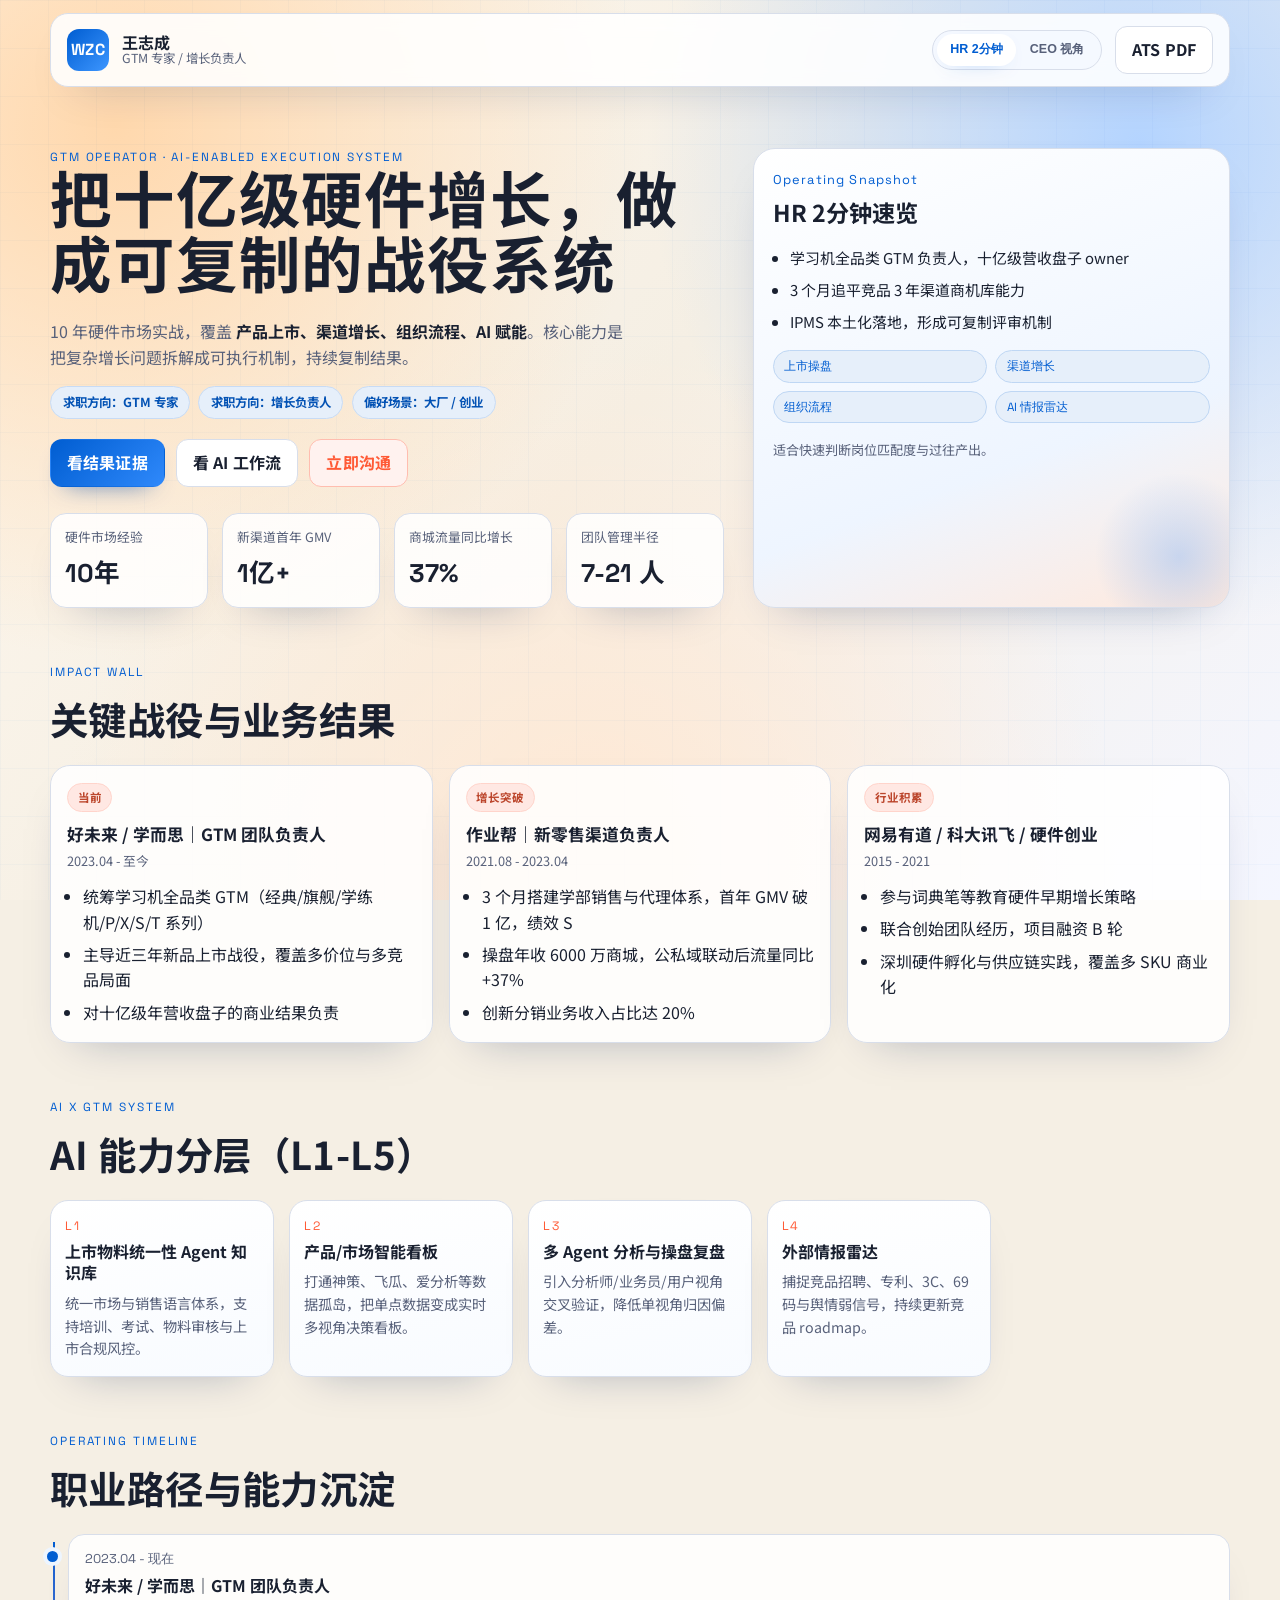
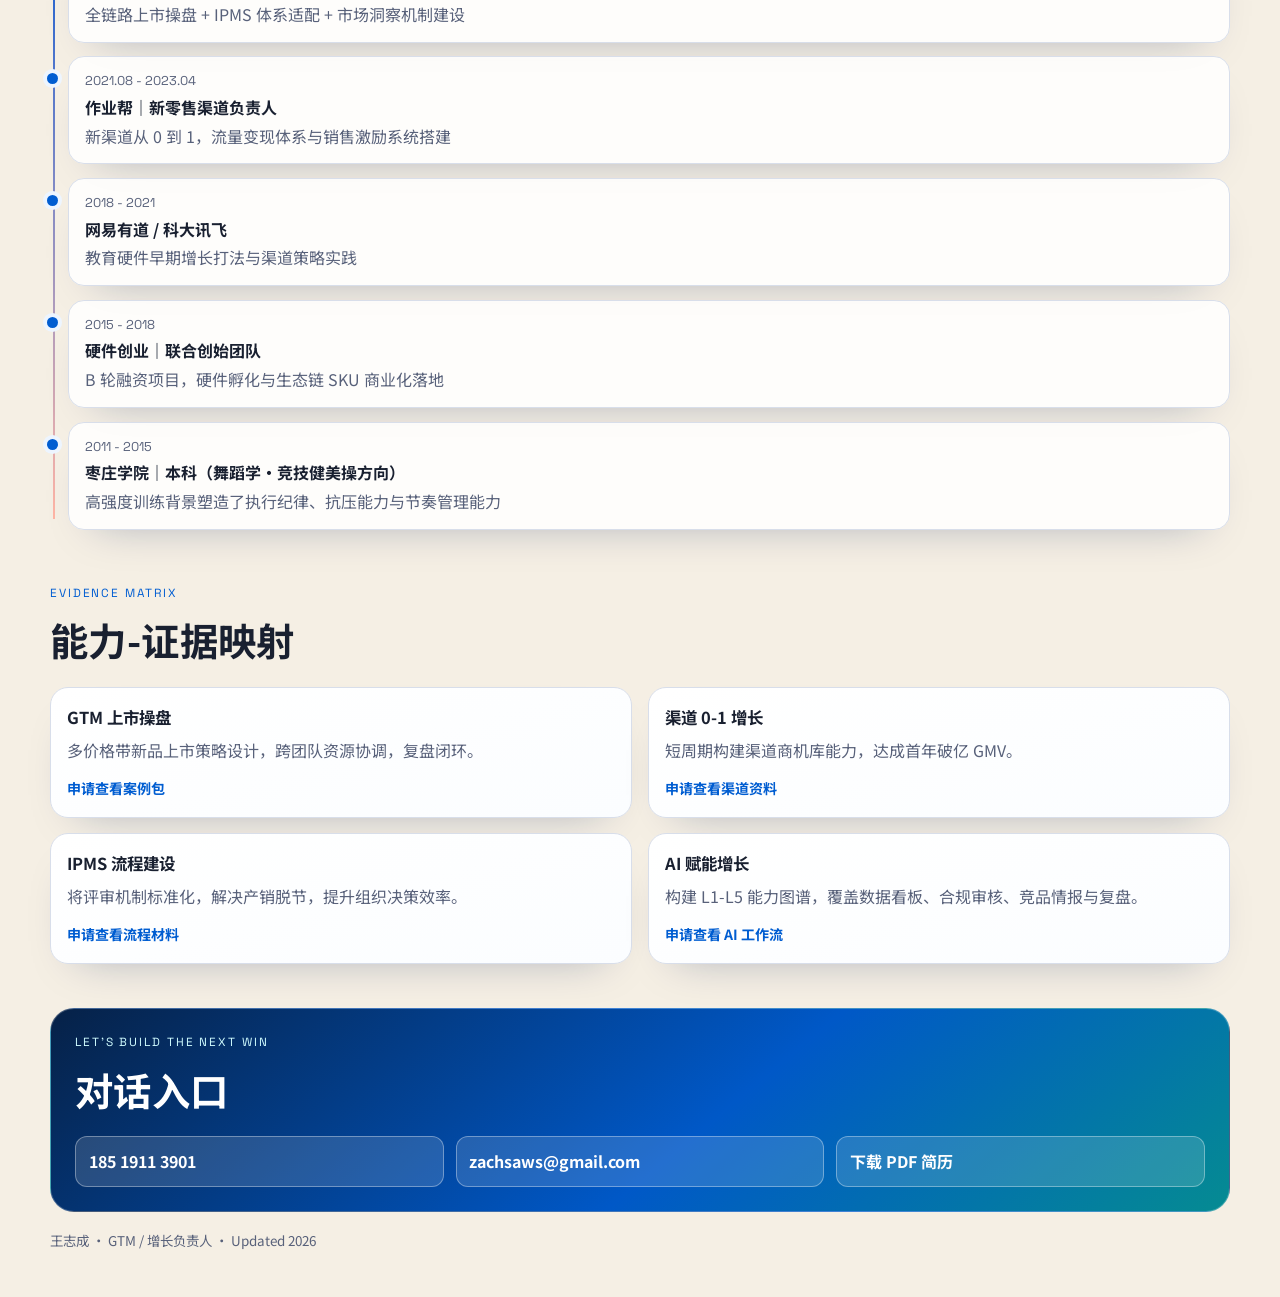
==== index.html @ 5eb47c11 "feat: initial interactive resume website" ====
<!doctype html>
<html lang="zh-CN">
  <head>
    <meta charset="UTF-8" />
    <meta name="viewport" content="width=device-width, initial-scale=1.0" />
    <title>王志成｜GTM Operator</title>
    <meta
      name="description"
      content="王志成个人简历站：教育硬件 GTM 与增长操盘，聚焦可验证结果、AI 赋能流程与规模化落地。"
    />
    <link rel="preconnect" href="https://fonts.googleapis.com" />
    <link rel="preconnect" href="https://fonts.gstatic.com" crossorigin />
    <link
      href="https://fonts.googleapis.com/css2?family=Bebas+Neue&family=Noto+Sans+SC:wght@400;500;700;900&family=Space+Grotesk:wght@500;700&display=swap"
      rel="stylesheet"
    />
    <link rel="stylesheet" href="./styles.css" />
  </head>
  <body data-mode="recruiter">
    <div class="bg-layer" aria-hidden="true"></div>
    <div class="grid-layer" aria-hidden="true"></div>

    <header class="topbar shell">
      <a class="brand" href="#hero">
        <span class="brand-chip">WZC</span>
        <span class="brand-text">
          <strong>王志成</strong>
          <small>GTM 专家 / 增长负责人</small>
        </span>
      </a>

      <div class="topbar-actions">
        <div class="mode-switch" role="group" aria-label="展示模式切换">
          <button class="mode-btn is-active" type="button" data-mode="recruiter">
            HR 2分钟
          </button>
          <button class="mode-btn" type="button" data-mode="ceo">CEO 视角</button>
        </div>
        <a
          class="btn ghost"
          href="./assets/王志成-学而思GTM.pdf"
          target="_blank"
          rel="noopener"
          >ATS PDF</a
        >
      </div>
    </header>

    <main>
      <section class="hero shell reveal" id="hero">
        <div class="hero-copy">
          <p class="eyebrow">GTM OPERATOR · AI-ENABLED EXECUTION SYSTEM</p>
          <h1>把十亿级硬件增长，做成可复制的战役系统</h1>
          <p class="lead">
            10 年硬件市场实战，覆盖
            <strong>产品上市、渠道增长、组织流程、AI 赋能</strong>。核心能力是把复杂增长问题拆解成可执行机制，持续复制结果。
          </p>
          <div class="positioning-chips">
            <span>求职方向：GTM 专家</span>
            <span>求职方向：增长负责人</span>
            <span>偏好场景：大厂 / 创业</span>
          </div>

          <div class="hero-cta">
            <a class="btn solid" href="#impact">看结果证据</a>
            <a class="btn ghost" href="#ai-workflow">看 AI 工作流</a>
            <a class="btn line" href="mailto:zachsaws@gmail.com">立即沟通</a>
          </div>

          <div class="kpi-row">
            <article class="kpi-card">
              <p class="kpi-label">硬件市场经验</p>
              <p class="kpi-value">
                <span class="counter" data-target="10" data-suffix="年">0</span>
              </p>
            </article>
            <article class="kpi-card">
              <p class="kpi-label">新渠道首年 GMV</p>
              <p class="kpi-value">
                <span class="counter" data-target="1" data-suffix="亿+">0</span>
              </p>
            </article>
            <article class="kpi-card">
              <p class="kpi-label">商城流量同比增长</p>
              <p class="kpi-value">
                <span class="counter" data-target="37" data-suffix="%">0</span>
              </p>
            </article>
            <article class="kpi-card">
              <p class="kpi-label">团队管理半径</p>
              <p class="kpi-value">7-21 人</p>
            </article>
          </div>
        </div>

        <aside class="hero-panel" id="panel">
          <header>
            <p class="panel-title">Operating Snapshot</p>
            <h2 id="mode-title">HR 2分钟速览</h2>
          </header>
          <ul class="panel-list" id="mode-list">
            <li>学习机全品类 GTM 负责人，十亿级营收盘子 owner</li>
            <li>3 个月追平竞品 3 年渠道商机库能力</li>
            <li>将 IPMS 引入并本土化，建立评审机制</li>
          </ul>
          <div class="signal-grid">
            <span>上市操盘</span>
            <span>渠道增长</span>
            <span>组织流程</span>
            <span>AI 情报雷达</span>
          </div>
          <p class="panel-footnote" id="mode-footnote">
            适合快速判断岗位匹配度与过往产出。
          </p>
        </aside>
      </section>

      <section class="section shell reveal" id="impact">
        <div class="section-head">
          <p class="eyebrow">IMPACT WALL</p>
          <h2>关键战役与业务结果</h2>
        </div>
        <div class="impact-grid">
          <article class="impact-card">
            <p class="impact-tag">当前</p>
            <h3>好未来 / 学而思｜GTM 团队负责人</h3>
            <p class="impact-time">2023.04 - 至今</p>
            <ul>
              <li>统筹学习机全品类 GTM（经典/旗舰/学练机/P/X/S/T 系列）</li>
              <li>主导近三年新品上市战役，覆盖多价位与多竞品局面</li>
              <li>对十亿级年营收盘子的商业结果负责</li>
            </ul>
          </article>

          <article class="impact-card">
            <p class="impact-tag">增长突破</p>
            <h3>作业帮｜新零售渠道负责人</h3>
            <p class="impact-time">2021.08 - 2023.04</p>
            <ul>
              <li>3 个月搭建学部销售与代理体系，首年 GMV 破 1 亿，绩效 S</li>
              <li>操盘年收 6000 万商城，公私域联动后流量同比 +37%</li>
              <li>创新分销业务收入占比达 20%</li>
            </ul>
          </article>

          <article class="impact-card">
            <p class="impact-tag">行业积累</p>
            <h3>网易有道 / 科大讯飞 / 硬件创业</h3>
            <p class="impact-time">2015 - 2021</p>
            <ul>
              <li>参与词典笔等教育硬件早期增长策略</li>
              <li>联合创始团队经历，项目融资 B 轮</li>
              <li>深圳硬件孵化与供应链实践，覆盖多 SKU 商业化</li>
            </ul>
          </article>
        </div>
      </section>

      <section class="section shell reveal" id="ai-workflow">
        <div class="section-head">
          <p class="eyebrow">AI x GTM SYSTEM</p>
          <h2>AI 能力分层（L1-L5）</h2>
        </div>
        <div class="workflow">
          <article class="workflow-step">
            <p class="step-index">L1</p>
            <h3>上市物料统一性 Agent 知识库</h3>
            <p>统一市场与销售语言体系，支持培训、考试、物料审核与上市合规风控。</p>
          </article>
          <article class="workflow-step">
            <p class="step-index">L2</p>
            <h3>产品/市场智能看板</h3>
            <p>打通神策、飞瓜、爱分析等数据孤岛，把单点数据变成实时多视角决策看板。</p>
          </article>
          <article class="workflow-step">
            <p class="step-index">L3</p>
            <h3>多 Agent 分析与操盘复盘</h3>
            <p>引入分析师/业务员/用户视角交叉验证，降低单视角归因偏差。</p>
          </article>
          <article class="workflow-step">
            <p class="step-index">L4</p>
            <h3>外部情报雷达</h3>
            <p>捕捉竞品招聘、专利、3C、69 码与舆情弱信号，持续更新竞品 roadmap。</p>
          </article>
          <article class="workflow-step ceo-only">
            <p class="step-index">L5</p>
            <h3>组织力与流程嵌入（规划中）</h3>
            <p>将 AI 注入 IPMS 立项与评审节点，用数据替代直觉裁判，提高评审科学性。</p>
          </article>
        </div>
      </section>

      <section class="section shell reveal" id="timeline">
        <div class="section-head">
          <p class="eyebrow">OPERATING TIMELINE</p>
          <h2>职业路径与能力沉淀</h2>
        </div>
        <div class="timeline">
          <article class="timeline-item">
            <p class="timeline-date">2023.04 - 现在</p>
            <h3>好未来 / 学而思｜GTM 团队负责人</h3>
            <p>全链路上市操盘 + IPMS 体系适配 + 市场洞察机制建设</p>
          </article>
          <article class="timeline-item">
            <p class="timeline-date">2021.08 - 2023.04</p>
            <h3>作业帮｜新零售渠道负责人</h3>
            <p>新渠道从 0 到 1，流量变现体系与销售激励系统搭建</p>
          </article>
          <article class="timeline-item">
            <p class="timeline-date">2018 - 2021</p>
            <h3>网易有道 / 科大讯飞</h3>
            <p>教育硬件早期增长打法与渠道策略实践</p>
          </article>
          <article class="timeline-item">
            <p class="timeline-date">2015 - 2018</p>
            <h3>硬件创业｜联合创始团队</h3>
            <p>B 轮融资项目，硬件孵化与生态链 SKU 商业化落地</p>
          </article>
          <article class="timeline-item">
            <p class="timeline-date">2011 - 2015</p>
            <h3>枣庄学院｜本科（舞蹈学·竞技健美操方向）</h3>
            <p>高强度训练背景塑造了执行纪律、抗压能力与节奏管理能力</p>
          </article>
        </div>
      </section>

      <section class="section shell reveal" id="matrix">
        <div class="section-head">
          <p class="eyebrow">EVIDENCE MATRIX</p>
          <h2>能力-证据映射</h2>
        </div>
        <div class="matrix-grid">
          <article class="matrix-card">
            <h3>GTM 上市操盘</h3>
            <p>多价格带新品上市策略设计，跨团队资源协调，复盘闭环。</p>
            <a href="mailto:zachsaws@gmail.com?subject=申请查看GTM案例包">申请查看案例包</a>
          </article>
          <article class="matrix-card">
            <h3>渠道 0-1 增长</h3>
            <p>短周期构建渠道商机库能力，达成首年破亿 GMV。</p>
            <a href="mailto:zachsaws@gmail.com?subject=申请查看渠道增长资料">申请查看渠道资料</a>
          </article>
          <article class="matrix-card">
            <h3>IPMS 流程建设</h3>
            <p>将评审机制标准化，解决产销脱节，提升组织决策效率。</p>
            <a href="mailto:zachsaws@gmail.com?subject=申请查看IPMS流程材料">申请查看流程材料</a>
          </article>
          <article class="matrix-card">
            <h3>AI 赋能增长</h3>
            <p>构建 L1-L5 能力图谱，覆盖数据看板、合规审核、竞品情报与复盘。</p>
            <a href="mailto:zachsaws@gmail.com?subject=申请查看AI工作流说明">申请查看 AI 工作流</a>
          </article>
        </div>
      </section>

      <section class="section shell reveal contact" id="contact">
        <p class="eyebrow">LET'S BUILD THE NEXT WIN</p>
        <h2>对话入口</h2>
        <div class="contact-grid">
          <a href="tel:18519113901">185 1911 3901</a>
          <a href="mailto:zachsaws@gmail.com">zachsaws@gmail.com</a>
          <a href="./assets/王志成-学而思GTM.pdf" target="_blank" rel="noopener"
            >下载 PDF 简历</a
          >
        </div>
      </section>
    </main>

    <footer class="shell footer">
      <p>王志成 · GTM / 增长负责人 · Updated 2026</p>
    </footer>

    <script src="./script.js"></script>
  </body>
</html>
---- styles.css ----
:root {
  --bg: #f5efe4;
  --bg-soft: #fff8ed;
  --surface: #ffffffd9;
  --surface-strong: #fff;
  --text: #192030;
  --muted: #58617a;
  --primary: #005dd1;
  --primary-soft: #b9d8ff;
  --accent: #ff5a36;
  --mint: #00a67a;
  --border: #d8deea;
  --shadow: 0 20px 45px -28px rgba(0, 32, 87, 0.35);
}

*,
*::before,
*::after {
  box-sizing: border-box;
}

html {
  scroll-behavior: smooth;
}

body {
  margin: 0;
  color: var(--text);
  background: var(--bg);
  font-family: "Noto Sans SC", "Source Han Sans SC", "PingFang SC", sans-serif;
  line-height: 1.6;
  min-height: 100vh;
}

.bg-layer,
.grid-layer {
  position: fixed;
  inset: 0;
  pointer-events: none;
  z-index: -2;
}

.bg-layer {
  background:
    radial-gradient(circle at 9% 14%, #ffd8ad 0%, transparent 38%),
    radial-gradient(circle at 89% 16%, #b4d4ff 0%, transparent 36%),
    radial-gradient(circle at 46% 96%, #ffe8d3 0%, transparent 48%),
    linear-gradient(130deg, #fff8ee 0%, #f5efe4 48%, #f4f6ff 100%);
}

.grid-layer {
  background-image:
    linear-gradient(rgba(0, 93, 209, 0.06) 1px, transparent 1px),
    linear-gradient(90deg, rgba(0, 93, 209, 0.06) 1px, transparent 1px);
  background-size: 48px 48px;
  opacity: 0.45;
  mix-blend-mode: multiply;
  z-index: -1;
}

.shell {
  width: min(1180px, calc(100% - 3rem));
  margin-inline: auto;
}

.topbar {
  position: sticky;
  top: 0.8rem;
  z-index: 50;
  margin-top: 0.8rem;
  padding: 0.75rem 1rem;
  display: flex;
  justify-content: space-between;
  align-items: center;
  gap: 1rem;
  background: #ffffffe0;
  border: 1px solid var(--border);
  border-radius: 18px;
  backdrop-filter: blur(10px);
  box-shadow: var(--shadow);
}

.brand {
  display: inline-flex;
  align-items: center;
  gap: 0.8rem;
  text-decoration: none;
  color: inherit;
}

.brand-chip {
  width: 42px;
  height: 42px;
  border-radius: 12px;
  display: grid;
  place-items: center;
  font-family: "Space Grotesk", sans-serif;
  font-weight: 700;
  background: linear-gradient(135deg, var(--primary), #3d96ff);
  color: #fff;
  letter-spacing: 0.03em;
}

.brand-text {
  display: grid;
  line-height: 1.1;
}

.brand-text strong {
  font-size: 1rem;
}

.brand-text small {
  color: var(--muted);
  font-size: 0.78rem;
}

.topbar-actions {
  display: flex;
  align-items: center;
  gap: 0.8rem;
}

.mode-switch {
  display: inline-flex;
  border: 1px solid var(--border);
  background: #f5f9ff;
  border-radius: 999px;
  padding: 0.2rem;
}

.mode-btn {
  border: none;
  background: transparent;
  color: var(--muted);
  padding: 0.48rem 0.85rem;
  border-radius: 999px;
  font-size: 0.78rem;
  font-weight: 700;
  cursor: pointer;
  transition: all 0.25s ease;
}

.mode-btn:hover {
  color: var(--text);
}

.mode-btn.is-active {
  background: var(--surface-strong);
  color: var(--primary);
  box-shadow: 0 6px 20px -14px rgba(0, 93, 209, 0.8);
}

.btn {
  text-decoration: none;
  font-weight: 700;
  letter-spacing: 0.01em;
  border-radius: 12px;
  padding: 0.65rem 1rem;
  border: 1px solid transparent;
  display: inline-flex;
  align-items: center;
  justify-content: center;
  transition: transform 0.25s ease, box-shadow 0.25s ease, background 0.25s ease;
}

.btn:hover {
  transform: translateY(-2px);
}

.btn.solid {
  color: #fff;
  background: linear-gradient(135deg, var(--primary), #2f89fb);
  box-shadow: 0 12px 25px -16px rgba(0, 70, 165, 0.8);
}

.btn.ghost {
  color: var(--text);
  border-color: var(--border);
  background: var(--surface-strong);
}

.btn.line {
  color: var(--accent);
  border-color: color-mix(in srgb, var(--accent) 40%, #fff 60%);
  background: color-mix(in srgb, var(--accent) 8%, #fff 92%);
}

.hero {
  padding: 3.8rem 0 2.4rem;
  display: grid;
  grid-template-columns: 1.2fr 0.85fr;
  gap: 1.8rem;
  align-items: stretch;
}

.eyebrow {
  margin: 0 0 0.4rem;
  font-family: "Space Grotesk", sans-serif;
  color: var(--primary);
  font-size: 0.74rem;
  letter-spacing: 0.16em;
  text-transform: uppercase;
}

.hero h1 {
  margin: 0;
  font-size: clamp(2.05rem, 4.8vw, 3.9rem);
  line-height: 1.05;
  font-family: "Bebas Neue", "Noto Sans SC", sans-serif;
  letter-spacing: 0.03em;
}

.lead {
  margin: 1.05rem 0 0;
  max-width: 64ch;
  color: var(--muted);
}

.lead strong {
  color: var(--text);
}

.positioning-chips {
  margin-top: 1rem;
  display: flex;
  flex-wrap: wrap;
  gap: 0.52rem;
}

.positioning-chips span {
  border-radius: 999px;
  padding: 0.35rem 0.72rem;
  font-size: 0.78rem;
  font-weight: 700;
  color: color-mix(in srgb, var(--primary) 85%, #111 15%);
  border: 1px solid color-mix(in srgb, var(--primary) 22%, #fff 78%);
  background: color-mix(in srgb, var(--primary) 10%, #fff 90%);
}

.hero-cta {
  margin-top: 1.2rem;
  display: flex;
  flex-wrap: wrap;
  gap: 0.7rem;
}

.kpi-row {
  margin-top: 1.6rem;
  display: grid;
  grid-template-columns: repeat(4, minmax(0, 1fr));
  gap: 0.85rem;
}

.kpi-card {
  background: var(--surface);
  border: 1px solid var(--border);
  border-radius: 16px;
  padding: 0.85rem 0.9rem;
  box-shadow: var(--shadow);
}

.kpi-label {
  margin: 0;
  color: var(--muted);
  font-size: 0.8rem;
}

.kpi-value {
  margin: 0.32rem 0 0;
  font-family: "Space Grotesk", "Noto Sans SC", sans-serif;
  font-size: 1.6rem;
  font-weight: 700;
  color: var(--text);
}

.hero-panel {
  position: relative;
  background: linear-gradient(160deg, #fff, #eef5ff 65%, #ffe9dd);
  border-radius: 22px;
  border: 1px solid var(--border);
  padding: 1.3rem 1.2rem 1.25rem;
  box-shadow: var(--shadow);
  overflow: hidden;
  transition: transform 0.22s ease;
}

.hero-panel::after {
  content: "";
  position: absolute;
  width: 170px;
  aspect-ratio: 1;
  border-radius: 999px;
  right: -35px;
  bottom: -35px;
  background: radial-gradient(circle, #3c92ff 0%, transparent 70%);
  opacity: 0.26;
}

.panel-title {
  margin: 0;
  font-family: "Space Grotesk", sans-serif;
  font-size: 0.8rem;
  color: var(--primary);
  letter-spacing: 0.09em;
}

.hero-panel h2 {
  margin: 0.24rem 0 0;
  font-size: 1.45rem;
}

.panel-list {
  margin: 0.9rem 0 0;
  padding-left: 1.1rem;
  display: grid;
  gap: 0.52rem;
  color: var(--text);
}

.panel-list li {
  font-size: 0.93rem;
}

.signal-grid {
  margin-top: 1.05rem;
  display: grid;
  grid-template-columns: repeat(2, minmax(0, 1fr));
  gap: 0.5rem;
}

.signal-grid span {
  border-radius: 999px;
  padding: 0.36rem 0.65rem;
  font-size: 0.74rem;
  font-family: "Space Grotesk", sans-serif;
  color: var(--primary);
  background: color-mix(in srgb, var(--primary) 10%, #fff 90%);
  border: 1px solid color-mix(in srgb, var(--primary) 25%, #fff 75%);
}

.panel-footnote {
  margin: 1rem 0 0;
  color: var(--muted);
  font-size: 0.82rem;
}

.section {
  padding: 1rem 0 2.4rem;
}

.section-head {
  margin-bottom: 1rem;
}

.section h2 {
  margin: 0;
  font-size: clamp(1.6rem, 3vw, 2.45rem);
  letter-spacing: 0.01em;
}

.impact-grid {
  display: grid;
  grid-template-columns: repeat(3, minmax(0, 1fr));
  gap: 1rem;
}

.impact-card {
  background: var(--surface);
  border: 1px solid var(--border);
  border-radius: 20px;
  padding: 1.05rem 1rem;
  box-shadow: var(--shadow);
  transition: transform 0.25s ease, box-shadow 0.25s ease;
}

.impact-card:hover {
  transform: translateY(-4px);
  box-shadow: 0 26px 45px -32px rgba(0, 58, 145, 0.45);
}

.impact-tag {
  margin: 0;
  display: inline-flex;
  border-radius: 999px;
  background: color-mix(in srgb, var(--accent) 14%, #fff 86%);
  color: color-mix(in srgb, var(--accent) 72%, #111 28%);
  border: 1px solid color-mix(in srgb, var(--accent) 26%, #fff 74%);
  font-size: 0.72rem;
  padding: 0.24rem 0.6rem;
  font-weight: 700;
}

.impact-card h3 {
  margin: 0.62rem 0 0.2rem;
  font-size: 1.05rem;
}

.impact-time {
  margin: 0;
  font-size: 0.8rem;
  color: var(--muted);
}

.impact-card ul {
  margin: 0.75rem 0 0;
  padding-left: 1rem;
  color: var(--text);
  display: grid;
  gap: 0.42rem;
}

.workflow {
  display: grid;
  grid-template-columns: repeat(5, minmax(0, 1fr));
  gap: 0.9rem;
}

.workflow-step {
  position: relative;
  padding: 1rem 0.9rem;
  border-radius: 18px;
  border: 1px solid var(--border);
  background: linear-gradient(170deg, #fff, #f8fbff);
  box-shadow: var(--shadow);
}

.step-index {
  margin: 0;
  font-family: "Space Grotesk", sans-serif;
  color: var(--accent);
  letter-spacing: 0.12em;
  font-size: 0.76rem;
}

.workflow-step h3 {
  margin: 0.25rem 0 0.5rem;
  font-size: 1rem;
  line-height: 1.35;
}

.workflow-step p:last-child {
  margin: 0;
  color: var(--muted);
  font-size: 0.89rem;
}

.timeline {
  position: relative;
  display: grid;
  gap: 0.85rem;
  padding-left: 1.15rem;
}

.timeline::before {
  content: "";
  position: absolute;
  left: 0.2rem;
  top: 0.5rem;
  bottom: 0.7rem;
  width: 2px;
  background: linear-gradient(var(--primary), color-mix(in srgb, var(--accent) 45%, #fff 55%));
}

.timeline-item {
  position: relative;
  background: var(--surface);
  border: 1px solid var(--border);
  border-radius: 16px;
  padding: 0.88rem 0.95rem;
  box-shadow: var(--shadow);
}

.timeline-item::before {
  content: "";
  position: absolute;
  width: 11px;
  height: 11px;
  border-radius: 999px;
  background: var(--primary);
  left: -1.43rem;
  top: 1rem;
  box-shadow: 0 0 0 4px #edf5ff;
}

.timeline-date {
  margin: 0;
  font-family: "Space Grotesk", sans-serif;
  color: var(--primary);
  font-size: 0.8rem;
}

.timeline-item h3 {
  margin: 0.2rem 0;
  font-size: 1rem;
}

.timeline-item p {
  margin: 0;
  color: var(--muted);
}

.matrix-grid {
  display: grid;
  grid-template-columns: repeat(2, minmax(0, 1fr));
  gap: 0.95rem;
}

.matrix-card {
  background: linear-gradient(165deg, #fff, #fbfdff);
  border: 1px solid var(--border);
  border-radius: 18px;
  padding: 1rem;
  box-shadow: var(--shadow);
}

.matrix-card h3 {
  margin: 0;
  font-size: 1.03rem;
}

.matrix-card p {
  margin: 0.5rem 0 0.7rem;
  color: var(--muted);
}

.matrix-card a {
  color: var(--primary);
  text-decoration: none;
  font-size: 0.88rem;
  font-weight: 700;
}

.matrix-card a:hover {
  text-decoration: underline;
}

.contact {
  margin-top: 0.4rem;
  background: linear-gradient(140deg, #062147 0%, #0058c7 56%, #058b92 100%);
  border-radius: 24px;
  padding: 1.5rem;
  color: #fff;
  border: 1px solid color-mix(in srgb, #fff 25%, transparent 75%);
}

.contact .eyebrow {
  color: color-mix(in srgb, #fff 70%, #62f5ff 30%);
}

.contact h2 {
  margin: 0;
}

.contact-grid {
  margin-top: 1rem;
  display: grid;
  grid-template-columns: repeat(3, minmax(0, 1fr));
  gap: 0.75rem;
}

.contact-grid a {
  text-decoration: none;
  color: #fff;
  font-weight: 700;
  padding: 0.72rem 0.8rem;
  border-radius: 12px;
  border: 1px solid color-mix(in srgb, #fff 35%, transparent 65%);
  background: color-mix(in srgb, #fff 14%, transparent 86%);
}

.contact-grid a:hover {
  background: color-mix(in srgb, #fff 24%, transparent 76%);
}

.footer {
  padding: 0.3rem 0 2rem;
  color: var(--muted);
  font-size: 0.84rem;
}

.ceo-only {
  display: none;
}

body[data-mode="ceo"] {
  --primary: #005239;
  --primary-soft: #b8efde;
  --accent: #c43d1f;
}

body[data-mode="ceo"] .ceo-only {
  display: block;
}

.reveal {
  opacity: 0;
  transform: translateY(22px);
  transition: opacity 0.62s ease, transform 0.62s ease;
}

.reveal.is-visible {
  opacity: 1;
  transform: translateY(0);
}

@media (max-width: 1040px) {
  .hero {
    grid-template-columns: 1fr;
  }

  .impact-grid {
    grid-template-columns: 1fr;
  }

  .workflow {
    grid-template-columns: repeat(2, minmax(0, 1fr));
  }

  .kpi-row {
    grid-template-columns: repeat(2, minmax(0, 1fr));
  }
}

@media (max-width: 760px) {
  .shell {
    width: calc(100% - 1.45rem);
  }

  .topbar {
    flex-wrap: wrap;
  }

  .topbar-actions {
    width: 100%;
    justify-content: space-between;
  }

  .mode-switch {
    width: 100%;
    justify-content: center;
  }

  .hero {
    padding-top: 2.7rem;
  }

  .hero h1 {
    letter-spacing: 0.02em;
  }

  .hero-cta {
    display: grid;
    grid-template-columns: 1fr 1fr;
  }

  .hero-cta .btn.line {
    grid-column: span 2;
  }

  .kpi-row {
    grid-template-columns: 1fr;
  }

  .positioning-chips {
    gap: 0.42rem;
  }

  .workflow {
    grid-template-columns: 1fr;
  }

  .matrix-grid,
  .contact-grid {
    grid-template-columns: 1fr;
  }
}

@media (prefers-reduced-motion: reduce) {
  html {
    scroll-behavior: auto;
  }

  *,
  *::before,
  *::after {
    animation: none !important;
    transition: none !important;
  }

  .reveal {
    opacity: 1;
    transform: none;
  }
}
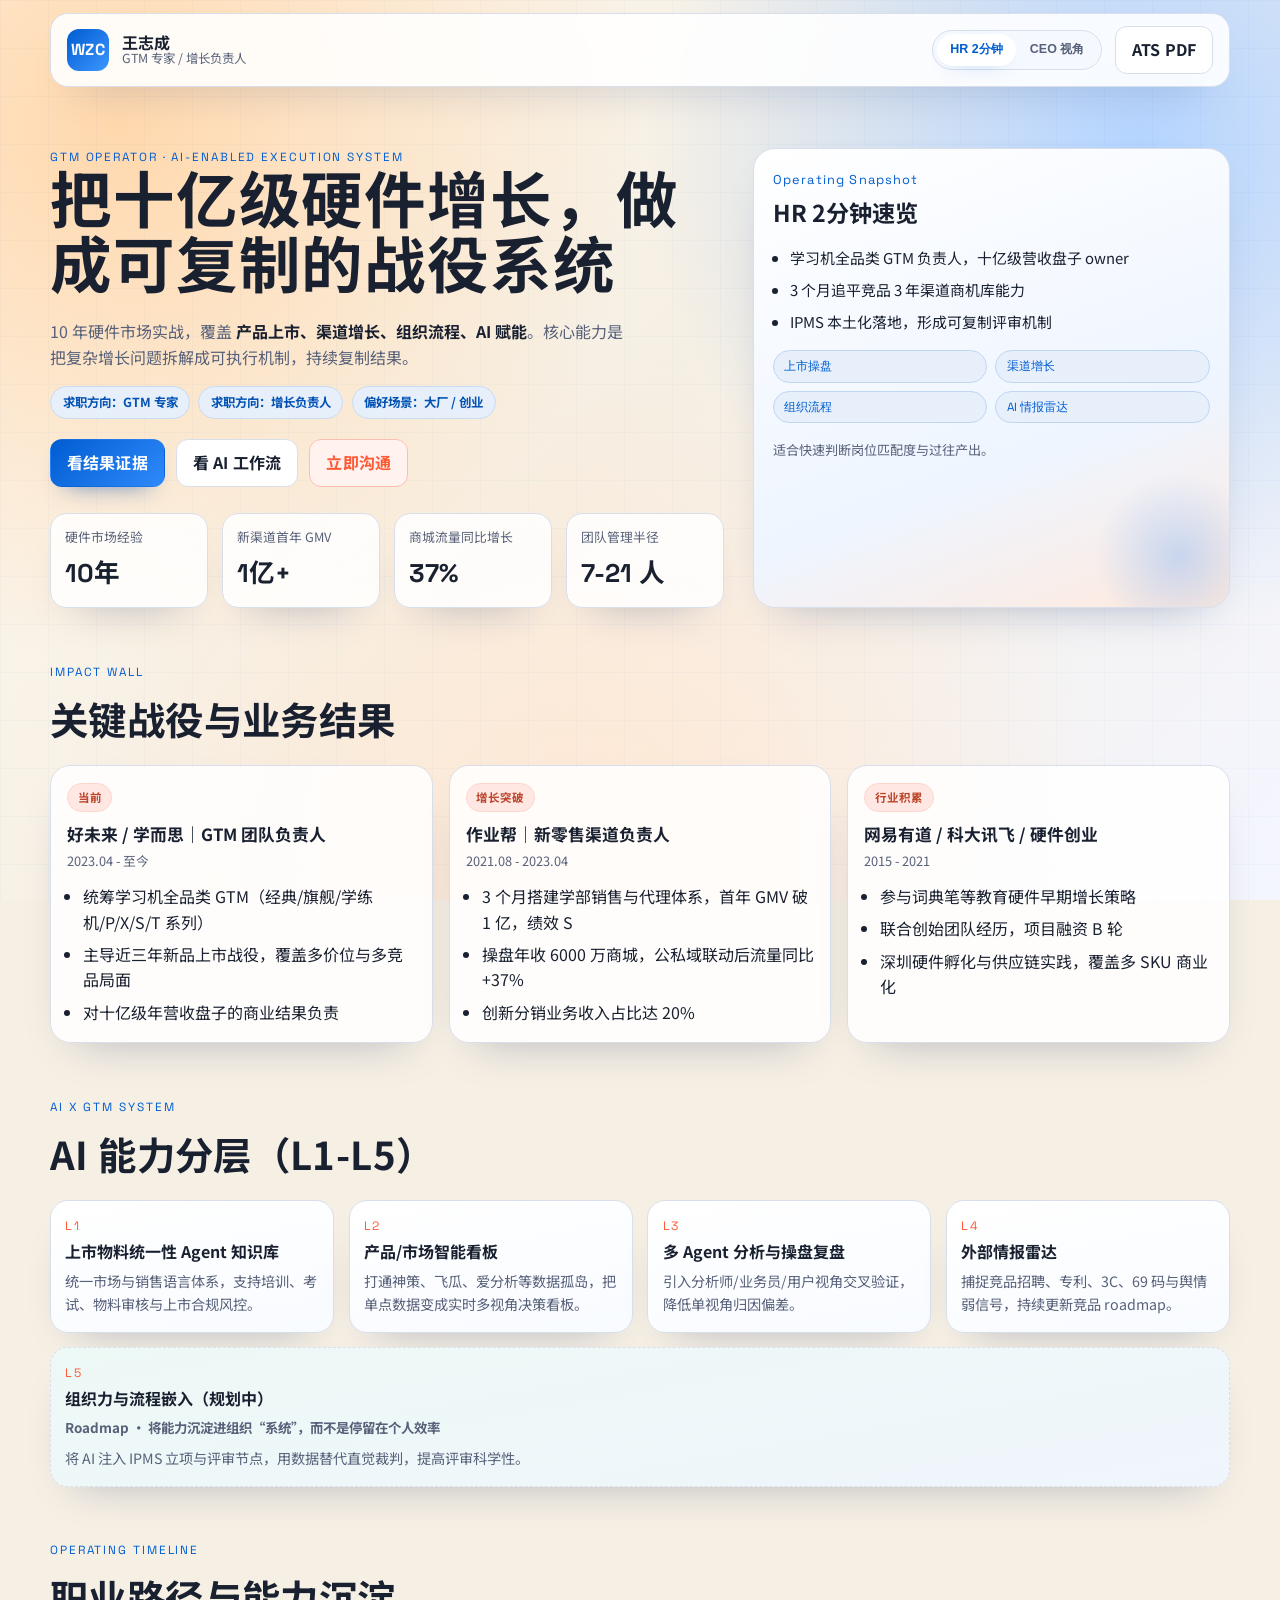
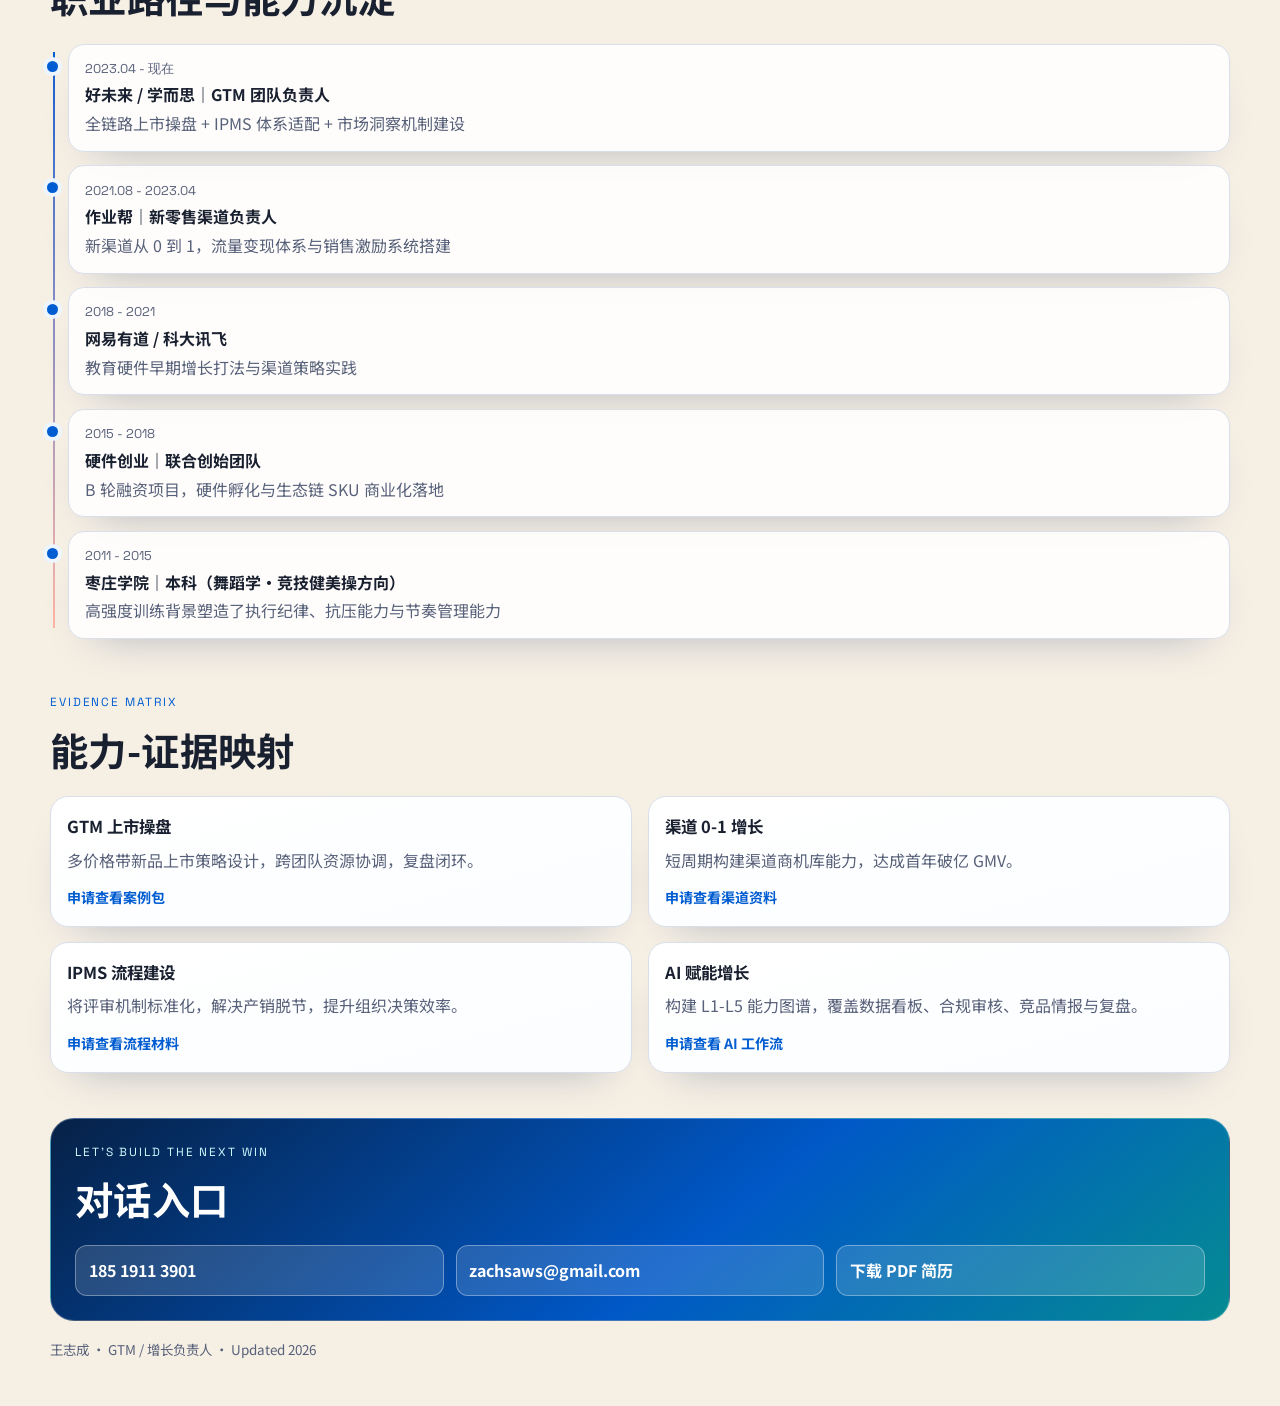
==== commit 1d1e0cfb: "fix: show L5 roadmap card in workflow section" ====
--- a/index.html
+++ b/index.html
@@ -182,9 +182,10 @@
             <h3>外部情报雷达</h3>
             <p>捕捉竞品招聘、专利、3C、69 码与舆情弱信号，持续更新竞品 roadmap。</p>
           </article>
-          <article class="workflow-step ceo-only">
+          <article class="workflow-step is-wide is-roadmap">
             <p class="step-index">L5</p>
             <h3>组织力与流程嵌入（规划中）</h3>
+            <p class="step-note">Roadmap · 将能力沉淀进组织“系统”，而不是停留在个人效率</p>
             <p>将 AI 注入 IPMS 立项与评审节点，用数据替代直觉裁判，提高评审科学性。</p>
           </article>
         </div>
--- a/styles.css
+++ b/styles.css
@@ -412,7 +412,7 @@
 
 .workflow {
   display: grid;
-  grid-template-columns: repeat(5, minmax(0, 1fr));
+  grid-template-columns: repeat(4, minmax(0, 1fr));
   gap: 0.9rem;
 }
 
@@ -425,12 +425,32 @@
   box-shadow: var(--shadow);
 }
 
+.workflow-step.is-wide {
+  grid-column: 1 / -1;
+}
+
+.workflow-step.is-roadmap {
+  border-style: dashed;
+  background: linear-gradient(
+    170deg,
+    color-mix(in srgb, var(--mint) 7%, #fff 93%),
+    color-mix(in srgb, var(--primary) 6%, #fff 94%)
+  );
+}
+
 .step-index {
   margin: 0;
   font-family: "Space Grotesk", sans-serif;
   color: var(--accent);
   letter-spacing: 0.12em;
   font-size: 0.76rem;
+}
+
+.step-note {
+  margin: 0 0 0.5rem;
+  color: var(--muted);
+  font-size: 0.84rem;
+  font-weight: 700;
 }
 
 .workflow-step h3 {
